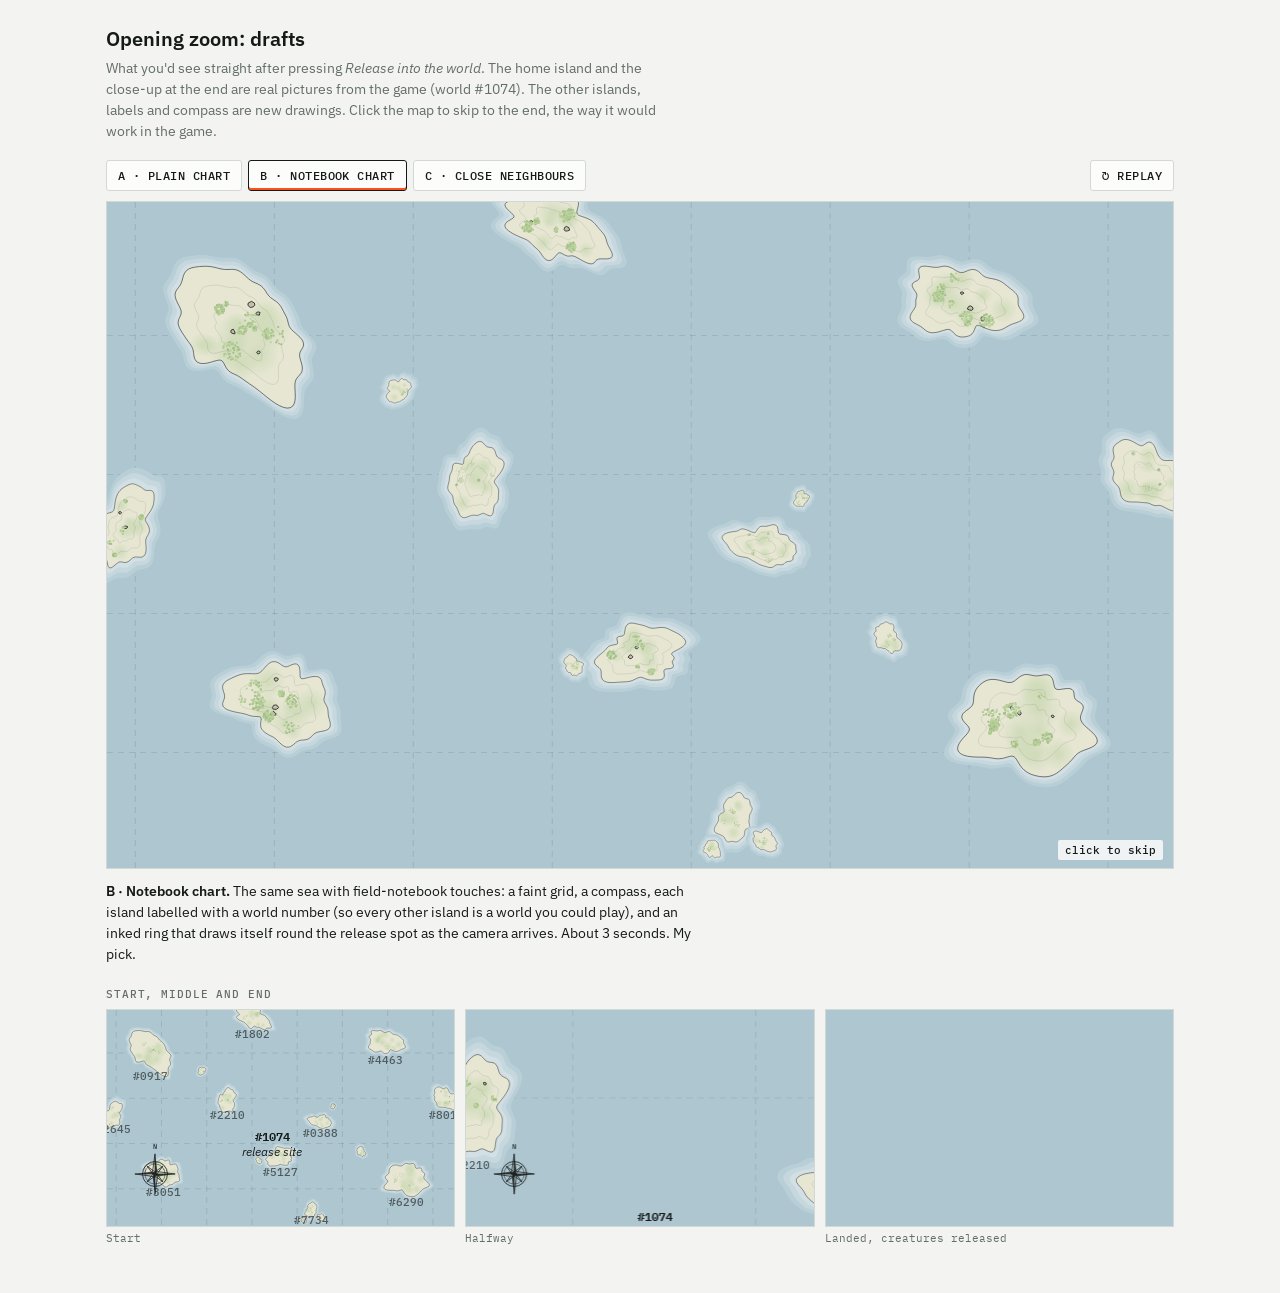
==== tools/drafts/opening-zoom.html @ 7eb12265 "Draft (awaiting Sam's choice): opening zoom from a wider sea of islands down to the release spot, th" ====
<!doctype html>
<html lang="en-GB">
  <head>
    <meta charset="utf-8" />
    <meta name="viewport" content="width=device-width, initial-scale=1" />
    <title>Opening Zoom Drafts</title>
    <link
      rel="stylesheet"
      href="https://fonts.googleapis.com/css2?family=IBM+Plex+Mono:wght@400;500;600&family=IBM+Plex+Sans:ital,wght@0,400;0,500;0,600;1,400;1,500&display=swap"
    />
    <!-- Draft only, not loaded by the game: three takes on a camera move that starts far out over a wider sea of
         islands and lands on the release spot. The home island and the release view are real captures from the game
         (world #1074, made by tools/drafts/opening-zoom-capture.py); everything else is drawn here. -->
    <style>
      :root {
        --paper: #f3f4f1;
        --panel: #fcfcfb;
        --ink: #151918;
        --muted: #636d69;
        --line: #d2d8d4;
        --chip: #e8ece9;
        --signal: #ff4f1a;
        --sans: 'IBM Plex Sans', system-ui, -apple-system, 'Segoe UI', sans-serif;
        --mono: 'IBM Plex Mono', ui-monospace, 'SF Mono', Menlo, monospace;
      }
      @media (prefers-color-scheme: dark) {
        :root:not([data-theme='light']) {
          --paper: #1b1f1e;
          --panel: #232827;
          --ink: #e8ece9;
          --muted: #9aa4a0;
          --line: #3a4240;
          --chip: #2c3331;
        }
      }
      :root[data-theme='dark'] {
        --paper: #1b1f1e;
        --panel: #232827;
        --ink: #e8ece9;
        --muted: #9aa4a0;
        --line: #3a4240;
        --chip: #2c3331;
      }
      * {
        box-sizing: border-box;
      }
      body {
        margin: 0;
        background: var(--paper);
        color: var(--ink);
        font-family: var(--sans);
        font-size: 14px;
        line-height: 1.5;
      }
      main {
        max-width: 1100px;
        margin: 0 auto;
        padding: 24px 16px 48px;
      }
      h1 {
        font-size: 20px;
        font-weight: 600;
        margin: 0 0 4px;
      }
      .lede {
        color: var(--muted);
        margin: 0 0 18px;
        max-width: 70ch;
      }
      .tabs {
        display: flex;
        flex-wrap: wrap;
        gap: 6px;
        margin-bottom: 10px;
      }
      .tabs button,
      .act {
        font: 500 12px var(--mono);
        letter-spacing: 0.04em;
        text-transform: uppercase;
        background: var(--panel);
        color: var(--ink);
        border: 1px solid var(--line);
        border-radius: 3px;
        padding: 7px 11px;
        cursor: pointer;
      }
      .tabs button[aria-pressed='true'] {
        border-color: var(--ink);
        box-shadow: inset 0 -2px 0 var(--signal);
      }
      .act {
        margin-left: auto;
      }
      .stage {
        position: relative;
        border: 1px solid var(--line);
        background: #adc6cf;
        aspect-ratio: 16 / 10;
        overflow: hidden;
        cursor: pointer;
      }
      .stage canvas {
        display: block;
        width: 100%;
        height: 100%;
      }
      .hint {
        position: absolute;
        right: 10px;
        bottom: 8px;
        font: 500 11px var(--mono);
        color: #151918;
        background: rgba(252, 252, 251, 0.85);
        padding: 3px 7px;
        border-radius: 2px;
        pointer-events: none;
      }
      .about {
        margin: 12px 0 22px;
        max-width: 75ch;
      }
      .about b {
        font-weight: 600;
      }
      h2 {
        font: 500 11px var(--mono);
        letter-spacing: 0.08em;
        text-transform: uppercase;
        color: var(--muted);
        margin: 0 0 8px;
      }
      .frames {
        display: grid;
        grid-template-columns: repeat(3, 1fr);
        gap: 10px;
      }
      @media (max-width: 640px) {
        .frames {
          grid-template-columns: 1fr;
        }
      }
      figure {
        margin: 0;
      }
      figure canvas {
        display: block;
        width: 100%;
        aspect-ratio: 16 / 10;
        border: 1px solid var(--line);
        background: #adc6cf;
      }
      figcaption {
        font: 11px var(--mono);
        color: var(--muted);
        margin-top: 4px;
      }
    </style>
  </head>
  <body>
    <main>
      <h1>Opening zoom: drafts</h1>
      <p class="lede">
        What you'd see straight after pressing <i>Release into the world</i>. The home island and the close-up
        at the end are real pictures from the game (world #1074). The other islands, labels and compass are
        new drawings. Click the map to skip to the end, the way it would work in the game.
      </p>
      <div class="tabs" role="group" aria-label="Option">
        <button data-o="A">A · Plain chart</button>
        <button data-o="B" aria-pressed="true">B · Notebook chart</button>
        <button data-o="C">C · Close neighbours</button>
        <button class="act" id="replay">↻ Replay</button>
      </div>
      <div class="stage" id="stage">
        <canvas id="cv"></canvas>
        <span class="hint" id="hint">click to skip</span>
      </div>
      <p class="about" id="about"></p>
      <h2>Start, middle and end</h2>
      <div class="frames">
        <figure>
          <canvas id="f0"></canvas>
          <figcaption>Start</figcaption>
        </figure>
        <figure>
          <canvas id="f1"></canvas>
          <figcaption>Halfway</figcaption>
        </figure>
        <figure>
          <canvas id="f2"></canvas>
          <figcaption>Landed, creatures released</figcaption>
        </figure>
      </div>
    </main>
    <script>
      // ---- the real game world: 4512 x 3152 world px, release spot from the game ----
      const W = 4512,
        H = 3152,
        HOME = { x: 1790.7, y: 493.4 },
        PATCH = { w: 1600, h: 1000 }, // release view captured at zoom 1, centred on HOME
        INK = '#151918',
        SEA = '#adc6cf',
        BAND = ['#d2e0e5', '#c6d8de', '#b9cfd7'],
        MEADOW = '#cfdbb9',
        DRY = '#e6e6d2',
        TREE = ['#bcd3a0', '#b0ca92', '#a3bf86'],
        ROCK = ['#d2c9b8', '#c6bdab', '#b9af9c'];

      const OPTIONS = {
        A: {
          dur: 3.0,
          span: 8.5, // starting view width in multiples of the home world's width
          notes: false,
          about:
            '<b>A · Plain chart.</b> Open sea and other islands, nothing else. About 3 seconds. Quiet and atmospheric; the other islands do all the work.',
        },
        B: {
          dur: 3.2,
          span: 8.5,
          notes: true,
          about:
            '<b>B · Notebook chart.</b> The same sea with field-notebook touches: a faint grid, a compass, each island labelled with a world number (so every other island is a world you could play), and an inked ring that draws itself round the release spot as the camera arrives. About 3 seconds. My pick.',
        },
        C: {
          dur: 2.2,
          span: 2.6,
          notes: true,
          about:
            '<b>C · Close neighbours.</b> Starts just far enough out to see two or three nearby islands, with the touches from B. About 2 seconds. Subtler and quicker, but less of a sense of a big world.',
        },
      };

      // ---- the other islands, in world px relative to the home world's top-left ----
      function rng(seed) {
        return () => {
          seed |= 0;
          seed = (seed + 0x6d2b79f5) | 0;
          let t = Math.imul(seed ^ (seed >>> 15), 1 | seed);
          t = (t + Math.imul(t ^ (t >>> 7), 61 | t)) ^ t;
          return ((t ^ (t >>> 14)) >>> 0) / 4294967296;
        };
      }
      const CX = W / 2,
        CY = H / 2;
      const LAYOUT = [
        // [dx, dy from the home world's centre, radius, stretch, world number]
        [-5000, -1300, 950, 1.3, 2210],
        [5300, 1000, 720, 1.6, 388],
        [6700, -700, 260, 1, 0],
        [900, 4900, 980, 1.5, 5127],
        [-1500, 5300, 300, 1.2, 0],
        [-13500, -6800, 1900, 1.25, 917],
        [12500, -7800, 1300, 1.4, 4463],
        [-12000, 6600, 1400, 1.2, 3051],
        [14800, 7400, 1700, 1.35, 6290],
        [-2200, -10600, 1200, 1.5, 1802],
        [4300, 10800, 620, 1.3, 7734],
        [5400, 11600, 380, 1.1, 0],
        [3500, 11900, 300, 1, 0],
        [-17600, 300, 900, 1.6, 2645],
        [19200, -1500, 1100, 1.3, 8011],
        [-7800, -4600, 380, 1.2, 0],
        [9800, 4300, 420, 1.3, 0],
      ];
      const ISLANDS = LAYOUT.map(([dx, dy, R, st, num], i) =>
        makeIsland(CX + dx, CY + dy, R, st, num, 77 + i * 31)
      );

      function makeIsland(x, y, R, stretch, num, seed) {
        const r = rng(seed),
          harm = [];
        for (let k = 2; k <= 16; k++) harm.push([k, ((r() * 0.6 + 0.4) * 0.42) / k ** 1.15, r() * 6.283]);
        const rot = r() * Math.PI,
          N = 180;
        const radius = th => {
          let v = 1;
          for (const [k, a, p] of harm) v += a * Math.sin(k * th + p);
          return v;
        };
        const at = (th, off, s = 1) => {
          const rr = R * radius(th) * s + off,
            ex = Math.cos(th) * rr * stretch,
            ey = Math.sin(th) * rr;
          return [x + ex * Math.cos(rot) - ey * Math.sin(rot), y + ex * Math.sin(rot) + ey * Math.cos(rot)];
        };
        const ring = (off, s = 1) => {
          const p = new Path2D();
          for (let i = 0; i <= N; i++) {
            const [px, py] = at((i / N) * 6.283, off, s);
            i ? p.lineTo(px, py) : p.moveTo(px, py);
          }
          p.closePath();
          return p;
        };
        const shelf = Math.min(1, R / 900) * 90 + 40;
        const isl = {
          x,
          y,
          R: R * stretch,
          num,
          labelY: y + R * 1.25 + shelf * 3,
          bands: [ring(shelf * 3), ring(shelf * 2), ring(shelf)],
          land: ring(0),
          contours: [0.7, 0.4].map(s => ring(0, s)),
          dry: [],
          trees: [],
          rocks: [],
        };
        // dry ground patches, tree clumps and a few crags, all inside the coast
        const inside = s => {
          const th = r() * 6.283,
            f = Math.sqrt(r()) * s;
          return at(th, 0, f);
        };
        for (let i = 0; i < 3 + R / 300; i++) isl.dry.push([...inside(0.8), R * (0.2 + r() * 0.3)]);
        const clumps = Math.round(2 + R / 260);
        for (let c = 0; c < clumps; c++) {
          const [qx, qy] = inside(0.7),
            n = (6 + (r() * R) / 25) | 0,
            spread = 40 + r() * R * 0.18;
          for (let i = 0; i < n; i++) {
            const a = r() * 6.283,
              d = Math.sqrt(r()) * spread;
            isl.trees.push([qx + Math.cos(a) * d, qy + Math.sin(a) * d, 11 + r() * 6, (r() * 3) | 0]);
          }
        }
        for (let i = 0; i < Math.round(R / 500); i++) {
          const [qx, qy] = inside(0.6),
            s = 50 + r() * 90,
            pts = [];
          for (let k = 0; k < 7; k++) {
            const a = (k / 7) * 6.283 + r() * 0.5;
            pts.push([qx + Math.cos(a) * s * (0.6 + r() * 0.5), qy + Math.sin(a) * s * (0.5 + r() * 0.4)]);
          }
          isl.rocks.push(pts);
        }
        return isl;
      }

      // ---- images from the game ----
      const img = src => {
        const i = new Image();
        i.src = src;
        return i;
      };
      const IM = { island: img('island.jpg'), empty: img('patch_empty.jpg'), creatures: img('patch_cr.jpg') };
      let islandLo = null; // a small copy of the home island for when it's far away
      function lo() {
        if (islandLo || !IM.island.complete) return;
        islandLo = document.createElement('canvas');
        islandLo.width = 900;
        islandLo.height = Math.round((900 * H) / W);
        islandLo.getContext('2d').drawImage(IM.island, 0, 0, islandLo.width, islandLo.height);
      }

      // ---- the camera move ----
      const ease = t => (t < 0.5 ? 4 * t * t * t : 1 - (-2 * t + 2) ** 3 / 2);
      const clamp01 = t => Math.max(0, Math.min(1, t));
      function camAt(o, t, cw, ch) {
        const z1 = cw / 1100, // ends showing about 1100 world px across, as the game does on a laptop screen
          z0 = cw / (W * o.span);
        // start over the middle of the archipelago (a little off the home island), end on the release spot
        const sx = CX + (o.span > 4 ? 900 : 300),
          sy = CY + (o.span > 4 ? 600 : 250);
        const u = ease(clamp01(t)) ** 1.35,
          v = ease(clamp01(t * 1.35)),
          z = Math.exp(Math.log(z0) + (Math.log(z1) - Math.log(z0)) * u);
        // the release spot glides to the screen centre at a steady pace on screen, however fast the zoom
        return {
          x: HOME.x - ((HOME.x - sx) * z0 * (1 - v)) / z,
          y: HOME.y - ((HOME.y - sy) * z0 * (1 - v)) / z,
          z,
          z0,
          z1,
        };
      }

      // ---- drawing ----
      function drawIsland(g, isl, z) {
        g.fillStyle = BAND[2];
        g.fill(isl.bands[0]);
        g.fillStyle = BAND[1];
        g.fill(isl.bands[1]);
        g.fillStyle = BAND[0];
        g.fill(isl.bands[2]);
        g.fillStyle = DRY;
        g.fill(isl.land);
        g.save();
        g.clip(isl.land);
        for (const [x, y, r] of isl.dry) {
          const gr = g.createRadialGradient(x, y, 0, x, y, r);
          gr.addColorStop(0, MEADOW);
          gr.addColorStop(1, 'rgba(207,219,185,0)');
          g.fillStyle = gr;
          g.fillRect(x - r, y - r, r * 2, r * 2);
        }
        if (isl.R * z > 25) {
          g.strokeStyle = 'rgba(21,25,24,0.13)';
          g.lineWidth = 0.7 / z;
          for (const c of isl.contours) g.stroke(c);
        }
        g.restore();
        if (isl.R * z > 40) {
          for (const pts of isl.rocks) {
            g.beginPath();
            pts.forEach(([x, y], i) => (i ? g.lineTo(x, y) : g.moveTo(x, y)));
            g.closePath();
            g.fillStyle = ROCK[1];
            g.fill();
            g.strokeStyle = INK;
            g.lineWidth = 0.8 / z;
            g.stroke();
          }
          const tw = 0.6 / z;
          for (const [x, y, r, s] of isl.trees) {
            g.beginPath();
            g.arc(x, y, Math.max(r, 1.1 / z), 0, 6.283);
            g.fillStyle = TREE[s];
            g.fill();
            if (r * z > 1.2) {
              g.strokeStyle = 'rgba(21,25,24,0.55)';
              g.lineWidth = tw;
              g.stroke();
            }
          }
        } else {
          // too far for single trees: a soft green tint where the woods are
          g.fillStyle = 'rgba(163,191,134,0.55)';
          for (const [x, y, r] of isl.trees) g.fillRect(x - r, y - r, r * 2, r * 2);
        }
        g.strokeStyle = INK;
        g.lineWidth = Math.min(0.9, 0.3 + isl.R * z * 0.004) / z;
        g.stroke(isl.land);
      }

      function compass(g, x, y, s, a) {
        g.save();
        g.globalAlpha = a;
        g.translate(x, y);
        g.strokeStyle = INK;
        g.fillStyle = INK;
        g.lineWidth = 1;
        g.beginPath();
        g.arc(0, 0, s * 0.62, 0, 6.283);
        g.stroke();
        g.lineWidth = 0.6;
        g.beginPath();
        g.arc(0, 0, s * 0.5, 0, 6.283);
        g.stroke();
        for (let i = 0; i < 4; i++) {
          g.rotate(Math.PI / 2);
          g.beginPath();
          g.moveTo(0, -s);
          g.lineTo(s * 0.12, -s * 0.12);
          g.lineTo(0, 0);
          g.closePath();
          g.fill();
          g.beginPath();
          g.moveTo(0, -s);
          g.lineTo(-s * 0.12, -s * 0.12);
          g.lineTo(0, 0);
          g.closePath();
          g.lineWidth = 0.9;
          g.stroke();
        }
        g.rotate(Math.PI / 4);
        for (let i = 0; i < 4; i++) {
          g.rotate(Math.PI / 2);
          g.beginPath();
          g.moveTo(0, -s * 0.55);
          g.lineTo(s * 0.07, -s * 0.07);
          g.lineTo(-s * 0.07, -s * 0.07);
          g.closePath();
          g.stroke();
        }
        g.restore();
        g.save();
        g.globalAlpha = a;
        g.fillStyle = INK;
        g.font = `600 ${Math.round(s * 0.34)}px "IBM Plex Mono", monospace`;
        g.textAlign = 'center';
        g.fillText('N', x, y - s - 5);
        g.restore();
      }

      function render(cv, opt, t, landed) {
        const dpr = Math.min(2, window.devicePixelRatio || 1),
          cw = cv.clientWidth,
          ch = cv.clientHeight;
        if (cv.width !== Math.round(cw * dpr)) {
          cv.width = Math.round(cw * dpr);
          cv.height = Math.round(ch * dpr);
        }
        const g = cv.getContext('2d'),
          o = OPTIONS[opt],
          c = camAt(o, t, cw, ch),
          z = c.z;
        // how far in we are, 0 at the start, 1 on arrival
        const k = (Math.log(z) - Math.log(c.z0)) / (Math.log(c.z1) - Math.log(c.z0));
        g.setTransform(dpr, 0, 0, dpr, 0, 0);
        g.fillStyle = SEA;
        g.fillRect(0, 0, cw, ch);
        const toWorld = () =>
          g.setTransform(dpr * z, 0, 0, dpr * z, dpr * (cw / 2 - c.x * z), dpr * (ch / 2 - c.y * z));
        const toScreen = (x, y) => [(x - c.x) * z + cw / 2, (y - c.y) * z + ch / 2];

        // faint survey grid (B and C)
        if (o.notes) {
          const a = 1 - clamp01((k - 0.35) / 0.3);
          if (a > 0) {
            toWorld();
            g.strokeStyle = `rgba(21,25,24,${0.13 * a})`;
            g.lineWidth = 0.8 / z;
            g.setLineDash([6 / z, 5 / z]);
            const step = 5000,
              x0 = c.x - cw / 2 / z,
              x1 = c.x + cw / 2 / z,
              y0 = c.y - ch / 2 / z,
              y1 = c.y + ch / 2 / z;
            g.beginPath();
            for (let x = Math.floor(x0 / step) * step; x < x1; x += step) {
              g.moveTo(x, y0);
              g.lineTo(x, y1);
            }
            for (let y = Math.floor(y0 / step) * step; y < y1; y += step) {
              g.moveTo(x0, y);
              g.lineTo(x1, y);
            }
            g.stroke();
            g.setLineDash([]);
          }
        }

        toWorld();
        for (const isl of ISLANDS) drawIsland(g, isl, z);

        // home island: the game's own map picture, swapped for the sharp release view as we arrive
        lo();
        const src = z * dpr < 0.25 && islandLo ? islandLo : IM.island;
        if (src.complete !== false) g.drawImage(src, 0, 0, W, H);
        const px = HOME.x - PATCH.w / 2,
          py = HOME.y - PATCH.h / 2,
          sharp = clamp01((k - 0.82) / 0.12);
        if (sharp > 0 && IM.empty.complete) {
          g.globalAlpha = sharp;
          g.drawImage(IM.empty, px, py, PATCH.w, PATCH.h);
          g.globalAlpha = 1;
        }
        if (landed > 0 && IM.creatures.complete) {
          g.globalAlpha = clamp01(landed);
          g.drawImage(IM.creatures, px, py, PATCH.w, PATCH.h);
          g.globalAlpha = 1;
        }

        g.setTransform(dpr, 0, 0, dpr, 0, 0);
        if (o.notes) {
          // world numbers under each island, fading as the camera closes in
          const la = 1 - clamp01((k - 0.4) / 0.25);
          if (la > 0) {
            g.font = '500 11px "IBM Plex Mono", monospace';
            g.textAlign = 'center';
            for (const isl of ISLANDS) {
              if (!isl.num) continue;
              const [sx, sy] = toScreen(isl.x, isl.labelY);
              g.fillStyle = `rgba(21,25,24,${0.62 * la})`;
              g.fillText('#' + String(isl.num).padStart(4, '0'), sx, sy + 4);
            }
            const [hx, hy] = toScreen(W / 2, H * 0.93);
            g.font = '600 12px "IBM Plex Mono", monospace';
            g.fillStyle = `rgba(21,25,24,${la})`;
            g.fillText('#1074', hx, hy + 16);
            g.font = 'italic 12px "IBM Plex Sans", sans-serif';
            g.fillText('release site', hx, hy + 31);
          }
          // compass rose, bottom left
          const ca = 1 - clamp01((k - 0.45) / 0.25);
          if (ca > 0) compass(g, 48, ch - 52, Math.min(34, cw * 0.035 + 8), ca * 0.8);
          // inked ring drawing itself round the release spot, gone once the creatures appear
          const ra = clamp01((k - 0.55) / 0.35),
            rf = 1 - clamp01(landed * 1.6);
          if (ra > 0 && rf > 0) {
            const [rx, ry] = toScreen(HOME.x, HOME.y),
              R = 46;
            g.save();
            g.globalAlpha = rf;
            g.strokeStyle = INK;
            g.lineWidth = 1.6;
            g.lineCap = 'round';
            g.beginPath();
            // a slightly uneven, hand-drawn circle that overshoots its start
            for (let i = 0; i <= 60 * ra * 1.08; i++) {
              const a = -1.9 + (i / 60) * 6.283,
                rr = R * (1 + 0.05 * Math.sin(a * 3 + 1) + i * 0.0012);
              const qx = rx + Math.cos(a) * rr,
                qy = ry + Math.sin(a) * rr * 0.92;
              i ? g.lineTo(qx, qy) : g.moveTo(qx, qy);
            }
            g.stroke();
            const xa = clamp01((ra - 0.6) / 0.4) * 9;
            if (xa > 0) {
              g.beginPath();
              g.moveTo(rx - xa, ry - xa);
              g.lineTo(rx + xa, ry + xa);
              g.moveTo(rx + xa, ry - xa);
              g.lineTo(rx - xa, ry + xa);
              g.stroke();
            }
            g.restore();
          }
        }
      }

      // ---- playback ----
      const cv = document.getElementById('cv'),
        hint = document.getElementById('hint');
      let opt = 'B',
        t0 = performance.now(),
        skipped = false;
      const LAND = 0.6; // seconds for the creatures to fade in after arrival
      function frame(now) {
        const o = OPTIONS[opt],
          s = skipped ? o.dur + LAND : (now - t0) / 1000 - 0.5; // half a second's pause on the far view
        const t = Math.max(0, s) / o.dur,
          landed = (s - o.dur) / LAND;
        render(cv, opt, t, landed);
        hint.textContent = t < 1 ? 'click to skip' : 'click to replay';
        requestAnimationFrame(frame);
      }
      function stills() {
        const o = OPTIONS[opt];
        render(document.getElementById('f0'), opt, 0, 0);
        render(document.getElementById('f1'), opt, 0.5, 0);
        render(document.getElementById('f2'), opt, 1, 1);
      }
      function restart() {
        t0 = performance.now();
        skipped = false;
      }
      document.getElementById('stage').addEventListener('click', () => {
        const o = OPTIONS[opt],
          s = (performance.now() - t0) / 1000 - 0.5;
        if (skipped || s > o.dur) restart();
        else skipped = true;
      });
      document.getElementById('replay').addEventListener('click', restart);
      for (const b of document.querySelectorAll('[data-o]'))
        b.addEventListener('click', () => {
          opt = b.dataset.o;
          for (const x of document.querySelectorAll('[data-o]')) x.setAttribute('aria-pressed', x === b);
          document.getElementById('about').innerHTML = OPTIONS[opt].about;
          restart();
          stills();
        });
      document.getElementById('about').innerHTML = OPTIONS[opt].about;
      let ready = 0;
      for (const i of Object.values(IM))
        i.addEventListener('load', () => {
          if (++ready === 3) {
            stills();
            restart();
          }
        });
      (document.fonts ? document.fonts.ready : Promise.resolve()).then(stills);
      window.addEventListener('resize', stills);
      requestAnimationFrame(frame);
    </script>
  </body>
</html>
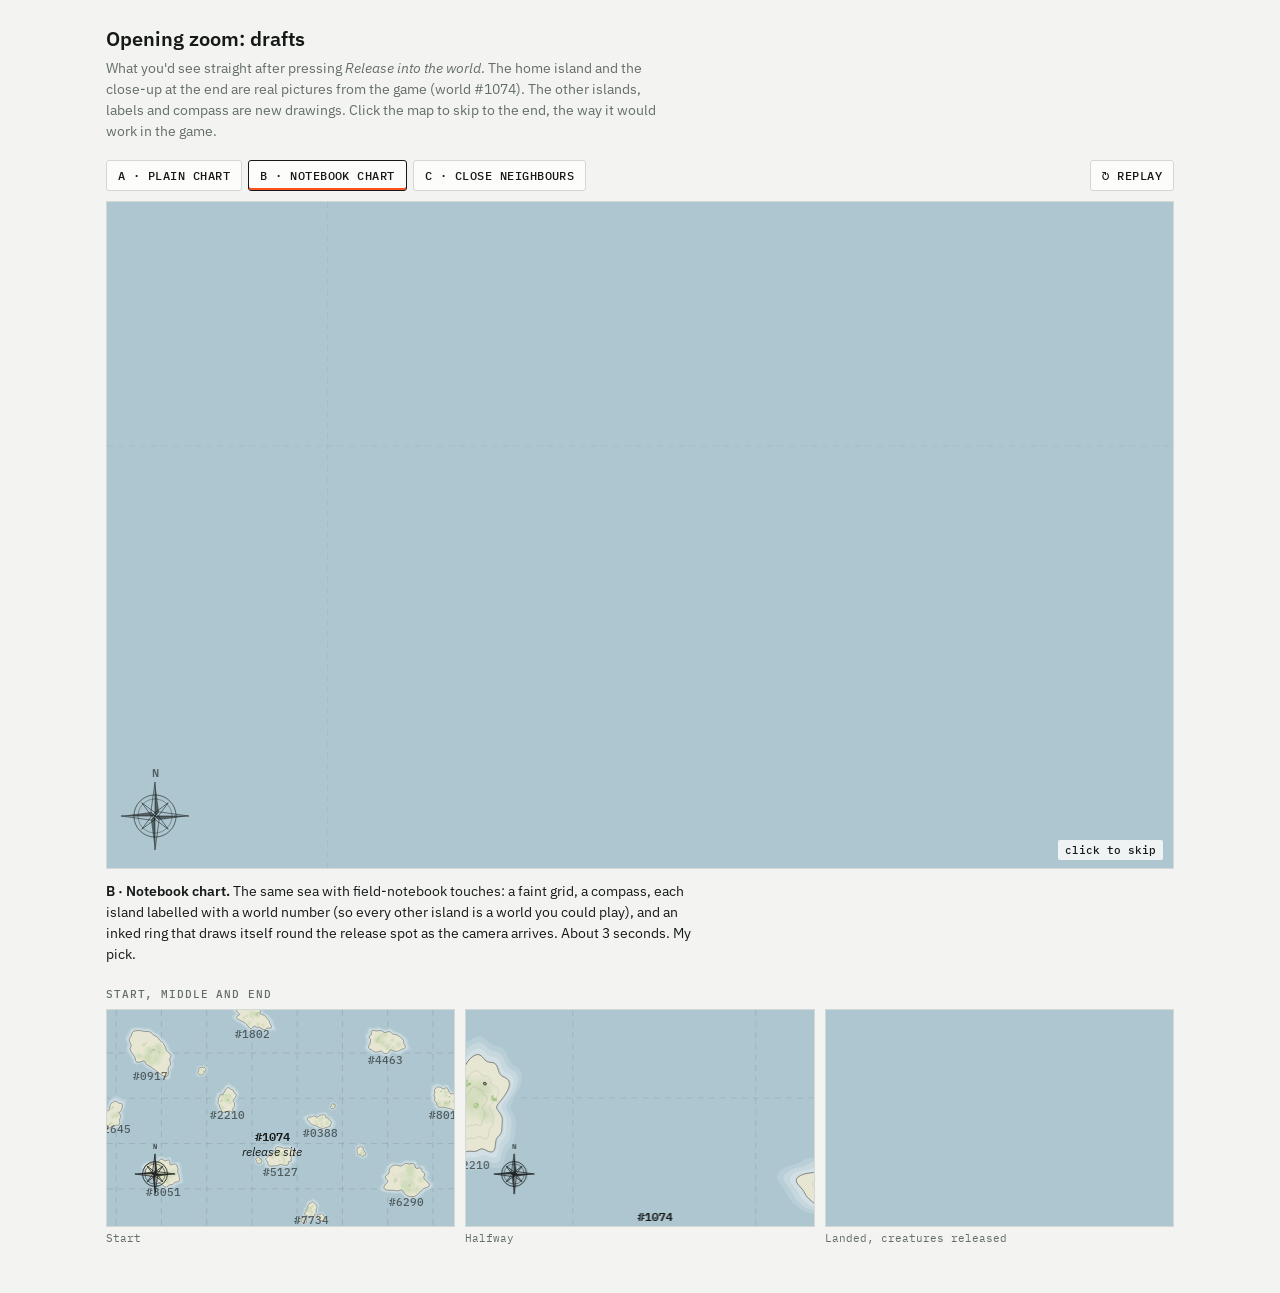
==== commit e838ed3c: "Opening zoom draft: a picture that fails to load no longer freezes the animation Co-Authored-By: Cla" ====
--- a/tools/drafts/opening-zoom.html
+++ b/tools/drafts/opening-zoom.html
@@ -338,6 +338,7 @@
       }
 
       // ---- images from the game ----
+      const ok = i => i.complete && i.naturalWidth > 0; // a picture that failed to load is skipped, not drawn
       const img = src => {
         const i = new Image();
         i.src = src;
@@ -346,7 +347,7 @@
       const IM = { island: img('island.jpg'), empty: img('patch_empty.jpg'), creatures: img('patch_cr.jpg') };
       let islandLo = null; // a small copy of the home island for when it's far away
       function lo() {
-        if (islandLo || !IM.island.complete) return;
+        if (islandLo || !ok(IM.island)) return;
         islandLo = document.createElement('canvas');
         islandLo.width = 900;
         islandLo.height = Math.round((900 * H) / W);
@@ -537,16 +538,16 @@
         // home island: the game's own map picture, swapped for the sharp release view as we arrive
         lo();
         const src = z * dpr < 0.25 && islandLo ? islandLo : IM.island;
-        if (src.complete !== false) g.drawImage(src, 0, 0, W, H);
+        if (src === islandLo || ok(src)) g.drawImage(src, 0, 0, W, H);
         const px = HOME.x - PATCH.w / 2,
           py = HOME.y - PATCH.h / 2,
           sharp = clamp01((k - 0.82) / 0.12);
-        if (sharp > 0 && IM.empty.complete) {
+        if (sharp > 0 && ok(IM.empty)) {
           g.globalAlpha = sharp;
           g.drawImage(IM.empty, px, py, PATCH.w, PATCH.h);
           g.globalAlpha = 1;
         }
-        if (landed > 0 && IM.creatures.complete) {
+        if (landed > 0 && ok(IM.creatures)) {
           g.globalAlpha = clamp01(landed);
           g.drawImage(IM.creatures, px, py, PATCH.w, PATCH.h);
           g.globalAlpha = 1;
@@ -622,7 +623,11 @@
           s = skipped ? o.dur + LAND : (now - t0) / 1000 - 0.5; // half a second's pause on the far view
         const t = Math.max(0, s) / o.dur,
           landed = (s - o.dur) / LAND;
-        render(cv, opt, t, landed);
+        try {
+          render(cv, opt, t, landed);
+        } catch (e) {
+          console.error(e);
+        }
         hint.textContent = t < 1 ? 'click to skip' : 'click to replay';
         requestAnimationFrame(frame);
       }
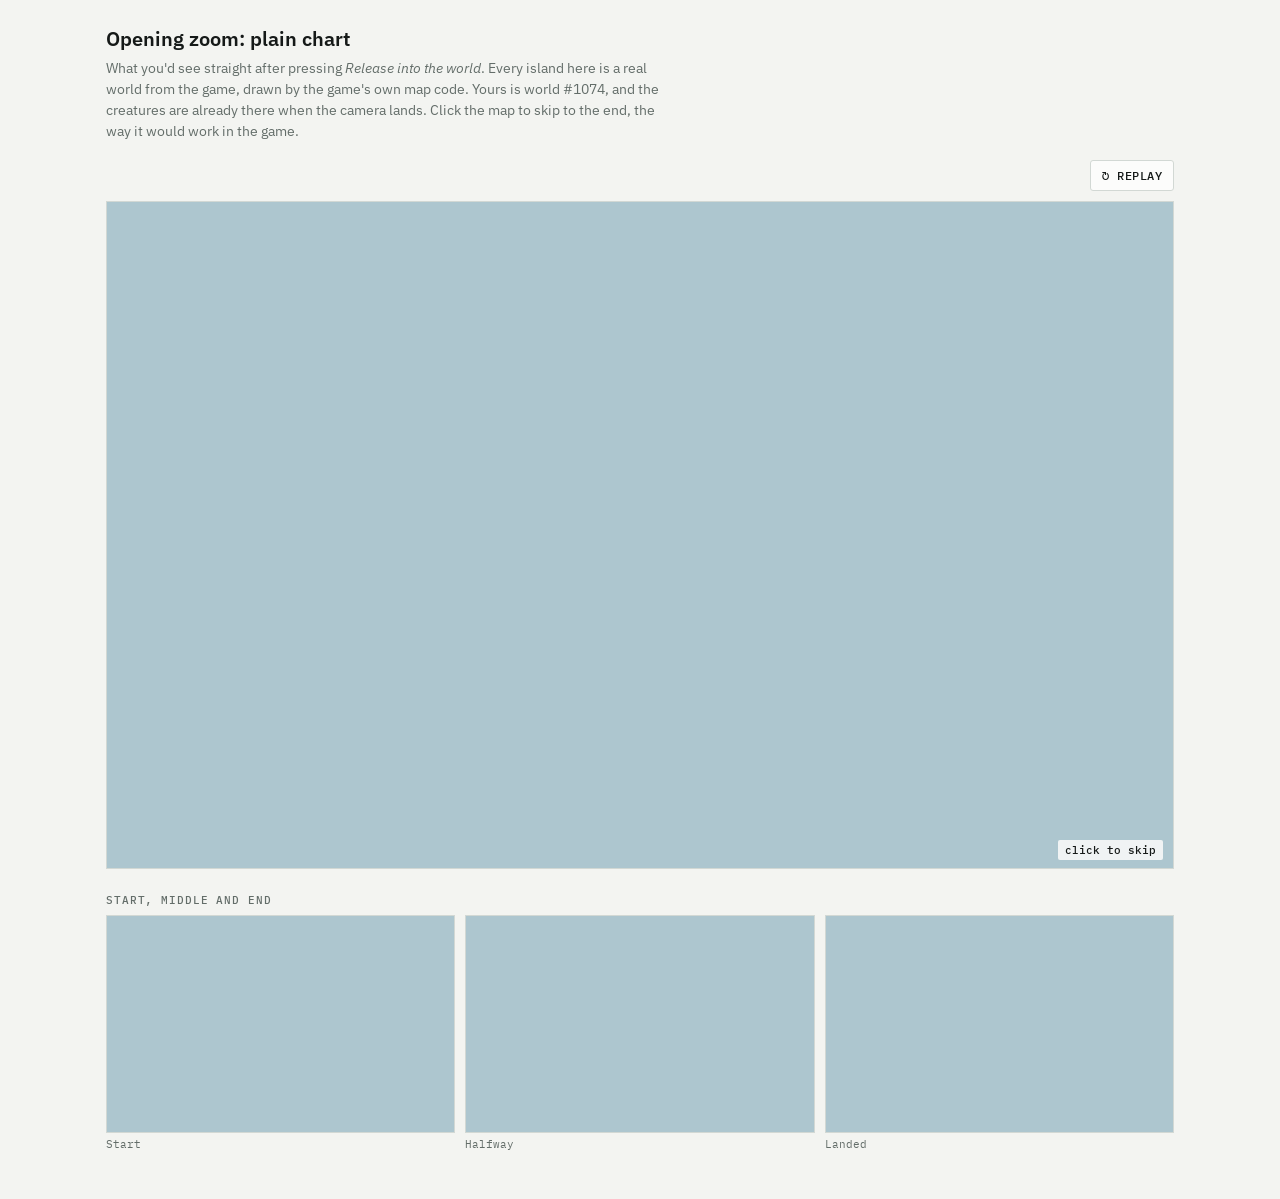
==== commit 92063fdd: "Opening zoom draft: plain chart only, every other island a real game world drawn by the map code, cr" ====
--- a/tools/drafts/opening-zoom.html
+++ b/tools/drafts/opening-zoom.html
@@ -3,14 +3,14 @@
   <head>
     <meta charset="utf-8" />
     <meta name="viewport" content="width=device-width, initial-scale=1" />
-    <title>Opening Zoom Drafts</title>
+    <title>Opening Zoom Draft</title>
     <link
       rel="stylesheet"
       href="https://fonts.googleapis.com/css2?family=IBM+Plex+Mono:wght@400;500;600&family=IBM+Plex+Sans:ital,wght@0,400;0,500;0,600;1,400;1,500&display=swap"
     />
-    <!-- Draft only, not loaded by the game: three takes on a camera move that starts far out over a wider sea of
-         islands and lands on the release spot. The home island and the release view are real captures from the game
-         (world #1074, made by tools/drafts/opening-zoom-capture.py); everything else is drawn here. -->
+    <!-- Draft only, not loaded by the game: a camera move that starts far out over a sea of other worlds and lands
+         on the release spot (option A, the plain chart). Every island is a real map picture from the game, made by
+         tools/drafts/opening-zoom-capture.py: the home world (#1074) at full detail, the others smaller. -->
     <style>
       :root {
         --paper: #f3f4f1;
@@ -18,8 +18,6 @@
         --ink: #151918;
         --muted: #636d69;
         --line: #d2d8d4;
-        --chip: #e8ece9;
-        --signal: #ff4f1a;
         --sans: 'IBM Plex Sans', system-ui, -apple-system, 'Segoe UI', sans-serif;
         --mono: 'IBM Plex Mono', ui-monospace, 'SF Mono', Menlo, monospace;
       }
@@ -30,7 +28,6 @@
           --ink: #e8ece9;
           --muted: #9aa4a0;
           --line: #3a4240;
-          --chip: #2c3331;
         }
       }
       :root[data-theme='dark'] {
@@ -39,7 +36,6 @@
         --ink: #e8ece9;
         --muted: #9aa4a0;
         --line: #3a4240;
-        --chip: #2c3331;
       }
       * {
         box-sizing: border-box;
@@ -65,15 +61,12 @@
       .lede {
         color: var(--muted);
         margin: 0 0 18px;
-        max-width: 70ch;
-      }
-      .tabs {
+        max-width: 72ch;
+      }
+      .bar {
         display: flex;
-        flex-wrap: wrap;
-        gap: 6px;
         margin-bottom: 10px;
       }
-      .tabs button,
       .act {
         font: 500 12px var(--mono);
         letter-spacing: 0.04em;
@@ -84,12 +77,6 @@
         border-radius: 3px;
         padding: 7px 11px;
         cursor: pointer;
-      }
-      .tabs button[aria-pressed='true'] {
-        border-color: var(--ink);
-        box-shadow: inset 0 -2px 0 var(--signal);
-      }
-      .act {
         margin-left: auto;
       }
       .stage {
@@ -116,19 +103,12 @@
         border-radius: 2px;
         pointer-events: none;
       }
-      .about {
-        margin: 12px 0 22px;
-        max-width: 75ch;
-      }
-      .about b {
-        font-weight: 600;
-      }
       h2 {
         font: 500 11px var(--mono);
         letter-spacing: 0.08em;
         text-transform: uppercase;
         color: var(--muted);
-        margin: 0 0 8px;
+        margin: 24px 0 8px;
       }
       .frames {
         display: grid;
@@ -159,23 +139,18 @@
   </head>
   <body>
     <main>
-      <h1>Opening zoom: drafts</h1>
+      <h1>Opening zoom: plain chart</h1>
       <p class="lede">
-        What you'd see straight after pressing <i>Release into the world</i>. The home island and the close-up
-        at the end are real pictures from the game (world #1074). The other islands, labels and compass are
-        new drawings. Click the map to skip to the end, the way it would work in the game.
+        What you'd see straight after pressing <i>Release into the world</i>. Every island here is a real
+        world from the game, drawn by the game's own map code. Yours is world #1074, and the creatures are
+        already there when the camera lands. Click the map to skip to the end, the way it would work in the
+        game.
       </p>
-      <div class="tabs" role="group" aria-label="Option">
-        <button data-o="A">A · Plain chart</button>
-        <button data-o="B" aria-pressed="true">B · Notebook chart</button>
-        <button data-o="C">C · Close neighbours</button>
-        <button class="act" id="replay">↻ Replay</button>
-      </div>
+      <div class="bar"><button class="act" id="replay">↻ Replay</button></div>
       <div class="stage" id="stage">
         <canvas id="cv"></canvas>
         <span class="hint" id="hint">click to skip</span>
       </div>
-      <p class="about" id="about"></p>
       <h2>Start, middle and end</h2>
       <div class="frames">
         <figure>
@@ -188,7 +163,7 @@
         </figure>
         <figure>
           <canvas id="f2"></canvas>
-          <figcaption>Landed, creatures released</figcaption>
+          <figcaption>Landed</figcaption>
         </figure>
       </div>
     </main>
@@ -198,39 +173,21 @@
         H = 3152,
         HOME = { x: 1790.7, y: 493.4 },
         PATCH = { w: 1600, h: 1000 }, // release view captured at zoom 1, centred on HOME
-        INK = '#151918',
         SEA = '#adc6cf',
-        BAND = ['#d2e0e5', '#c6d8de', '#b9cfd7'],
-        MEADOW = '#cfdbb9',
-        DRY = '#e6e6d2',
-        TREE = ['#bcd3a0', '#b0ca92', '#a3bf86'],
-        ROCK = ['#d2c9b8', '#c6bdab', '#b9af9c'];
-
-      const OPTIONS = {
-        A: {
-          dur: 3.0,
-          span: 8.5, // starting view width in multiples of the home world's width
-          notes: false,
-          about:
-            '<b>A · Plain chart.</b> Open sea and other islands, nothing else. About 3 seconds. Quiet and atmospheric; the other islands do all the work.',
-        },
-        B: {
-          dur: 3.2,
-          span: 8.5,
-          notes: true,
-          about:
-            '<b>B · Notebook chart.</b> The same sea with field-notebook touches: a faint grid, a compass, each island labelled with a world number (so every other island is a world you could play), and an inked ring that draws itself round the release spot as the camera arrives. About 3 seconds. My pick.',
-        },
-        C: {
-          dur: 2.2,
-          span: 2.6,
-          notes: true,
-          about:
-            '<b>C · Close neighbours.</b> Starts just far enough out to see two or three nearby islands, with the touches from B. About 2 seconds. Subtler and quicker, but less of a sense of a big world.',
-        },
+        DUR = 3.0, // seconds for the camera move
+        SPAN = 8.5; // starting view width in multiples of the home world's width
+
+      const ok = i => i.complete && i.naturalWidth > 0; // a picture that failed to load is skipped, not drawn
+      const img = src => {
+        const i = new Image();
+        i.src = src;
+        return i;
       };
-
-      // ---- the other islands, in world px relative to the home world's top-left ----
+      const IM = { island: img('island.jpg'), creatures: img('patch_cr.jpg') };
+
+      // ---- the other worlds: each a real map from the game ----
+      const OTHERS = [2210, 388, 5127, 917, 4463, 3051, 6290, 1802, 7734, 2645, 8011, 5590];
+      const PICS = Object.fromEntries(OTHERS.map(n => [n, img(`others/w${n}.jpg`)]));
       function rng(seed) {
         return () => {
           seed |= 0;
@@ -240,129 +197,56 @@
           return ((t ^ (t >>> 14)) >>> 0) / 4294967296;
         };
       }
-      const CX = W / 2,
-        CY = H / 2;
-      const LAYOUT = [
-        // [dx, dy from the home world's centre, radius, stretch, world number]
-        [-5000, -1300, 950, 1.3, 2210],
-        [5300, 1000, 720, 1.6, 388],
-        [6700, -700, 260, 1, 0],
-        [900, 4900, 980, 1.5, 5127],
-        [-1500, 5300, 300, 1.2, 0],
-        [-13500, -6800, 1900, 1.25, 917],
-        [12500, -7800, 1300, 1.4, 4463],
-        [-12000, 6600, 1400, 1.2, 3051],
-        [14800, 7400, 1700, 1.35, 6290],
-        [-2200, -10600, 1200, 1.5, 1802],
-        [4300, 10800, 620, 1.3, 7734],
-        [5400, 11600, 380, 1.1, 0],
-        [3500, 11900, 300, 1, 0],
-        [-17600, 300, 900, 1.6, 2645],
-        [19200, -1500, 1100, 1.3, 8011],
-        [-7800, -4600, 380, 1.2, 0],
-        [9800, 4300, 420, 1.3, 0],
-      ];
-      const ISLANDS = LAYOUT.map(([dx, dy, R, st, num], i) =>
-        makeIsland(CX + dx, CY + dy, R, st, num, 77 + i * 31)
-      );
-
-      function makeIsland(x, y, R, stretch, num, seed) {
-        const r = rng(seed),
-          harm = [];
-        for (let k = 2; k <= 16; k++) harm.push([k, ((r() * 0.6 + 0.4) * 0.42) / k ** 1.15, r() * 6.283]);
-        const rot = r() * Math.PI,
-          N = 180;
-        const radius = th => {
-          let v = 1;
-          for (const [k, a, p] of harm) v += a * Math.sin(k * th + p);
-          return v;
-        };
-        const at = (th, off, s = 1) => {
-          const rr = R * radius(th) * s + off,
-            ex = Math.cos(th) * rr * stretch,
-            ey = Math.sin(th) * rr;
-          return [x + ex * Math.cos(rot) - ey * Math.sin(rot), y + ex * Math.sin(rot) + ey * Math.cos(rot)];
-        };
-        const ring = (off, s = 1) => {
-          const p = new Path2D();
-          for (let i = 0; i <= N; i++) {
-            const [px, py] = at((i / N) * 6.283, off, s);
-            i ? p.lineTo(px, py) : p.moveTo(px, py);
+      // scatter them round the home world without any two pictures overlapping (their edges are open sea, so
+      // touching is fine): every world once at 60-100% size near home, and seven again at 38-55% further out
+      const PLACED = (() => {
+        const r = rng(1074),
+          out = [{ x: 0, y: 0, w: W, h: H }],
+          list = OTHERS.map(n => [n, 0.6 + r() * 0.4]).concat(
+            OTHERS.slice(0, 7).map(n => [n, 0.38 + r() * 0.17])
+          );
+        for (const [n, s] of list) {
+          const w = W * s,
+            h = H * s;
+          for (let tries = 0; tries < 400; tries++) {
+            const reach = 6000 + tries * 60 + out.length * 900,
+              a = r() * 6.283,
+              d = (0.35 + r() * 0.65) * reach,
+              x = W / 2 + Math.cos(a) * d * 1.45 - w / 2,
+              y = H / 2 + Math.sin(a) * d - h / 2,
+              gap = 150;
+            if (
+              out.every(
+                o => x + w + gap < o.x || o.x + o.w + gap < x || y + h + gap < o.y || o.y + o.h + gap < y
+              )
+            ) {
+              out.push({ x, y, w, h, n });
+              break;
+            }
           }
-          p.closePath();
-          return p;
-        };
-        const shelf = Math.min(1, R / 900) * 90 + 40;
-        const isl = {
-          x,
-          y,
-          R: R * stretch,
-          num,
-          labelY: y + R * 1.25 + shelf * 3,
-          bands: [ring(shelf * 3), ring(shelf * 2), ring(shelf)],
-          land: ring(0),
-          contours: [0.7, 0.4].map(s => ring(0, s)),
-          dry: [],
-          trees: [],
-          rocks: [],
-        };
-        // dry ground patches, tree clumps and a few crags, all inside the coast
-        const inside = s => {
-          const th = r() * 6.283,
-            f = Math.sqrt(r()) * s;
-          return at(th, 0, f);
-        };
-        for (let i = 0; i < 3 + R / 300; i++) isl.dry.push([...inside(0.8), R * (0.2 + r() * 0.3)]);
-        const clumps = Math.round(2 + R / 260);
-        for (let c = 0; c < clumps; c++) {
-          const [qx, qy] = inside(0.7),
-            n = (6 + (r() * R) / 25) | 0,
-            spread = 40 + r() * R * 0.18;
-          for (let i = 0; i < n; i++) {
-            const a = r() * 6.283,
-              d = Math.sqrt(r()) * spread;
-            isl.trees.push([qx + Math.cos(a) * d, qy + Math.sin(a) * d, 11 + r() * 6, (r() * 3) | 0]);
-          }
-        }
-        for (let i = 0; i < Math.round(R / 500); i++) {
-          const [qx, qy] = inside(0.6),
-            s = 50 + r() * 90,
-            pts = [];
-          for (let k = 0; k < 7; k++) {
-            const a = (k / 7) * 6.283 + r() * 0.5;
-            pts.push([qx + Math.cos(a) * s * (0.6 + r() * 0.5), qy + Math.sin(a) * s * (0.5 + r() * 0.4)]);
-          }
-          isl.rocks.push(pts);
-        }
-        return isl;
-      }
-
-      // ---- images from the game ----
-      const ok = i => i.complete && i.naturalWidth > 0; // a picture that failed to load is skipped, not drawn
-      const img = src => {
-        const i = new Image();
-        i.src = src;
-        return i;
-      };
-      const IM = { island: img('island.jpg'), empty: img('patch_empty.jpg'), creatures: img('patch_cr.jpg') };
-      let islandLo = null; // a small copy of the home island for when it's far away
+        }
+        return out.slice(1);
+      })();
+
+      let islandLo = null; // a small copy of the home world for when it's far away
       function lo() {
         if (islandLo || !ok(IM.island)) return;
         islandLo = document.createElement('canvas');
-        islandLo.width = 900;
-        islandLo.height = Math.round((900 * H) / W);
-        islandLo.getContext('2d').drawImage(IM.island, 0, 0, islandLo.width, islandLo.height);
+        islandLo.width = 1200;
+        islandLo.height = Math.round((1200 * H) / W);
+        const g = islandLo.getContext('2d');
+        g.imageSmoothingQuality = 'high';
+        g.drawImage(IM.island, 0, 0, islandLo.width, islandLo.height);
       }
 
       // ---- the camera move ----
       const ease = t => (t < 0.5 ? 4 * t * t * t : 1 - (-2 * t + 2) ** 3 / 2);
       const clamp01 = t => Math.max(0, Math.min(1, t));
-      function camAt(o, t, cw, ch) {
+      function camAt(t, cw) {
         const z1 = cw / 1100, // ends showing about 1100 world px across, as the game does on a laptop screen
-          z0 = cw / (W * o.span);
-        // start over the middle of the archipelago (a little off the home island), end on the release spot
-        const sx = CX + (o.span > 4 ? 900 : 300),
-          sy = CY + (o.span > 4 ? 600 : 250);
+          z0 = cw / (W * SPAN),
+          sx = W / 2 + 900,
+          sy = H / 2 + 600; // start a little off the home world
         const u = ease(clamp01(t)) ** 1.35,
           v = ease(clamp01(t * 1.35)),
           z = Math.exp(Math.log(z0) + (Math.log(z1) - Math.log(z0)) * u);
@@ -371,120 +255,11 @@
           x: HOME.x - ((HOME.x - sx) * z0 * (1 - v)) / z,
           y: HOME.y - ((HOME.y - sy) * z0 * (1 - v)) / z,
           z,
-          z0,
-          z1,
+          k: u, // how far in we are: 0 at the start, 1 on arrival
         };
       }
 
-      // ---- drawing ----
-      function drawIsland(g, isl, z) {
-        g.fillStyle = BAND[2];
-        g.fill(isl.bands[0]);
-        g.fillStyle = BAND[1];
-        g.fill(isl.bands[1]);
-        g.fillStyle = BAND[0];
-        g.fill(isl.bands[2]);
-        g.fillStyle = DRY;
-        g.fill(isl.land);
-        g.save();
-        g.clip(isl.land);
-        for (const [x, y, r] of isl.dry) {
-          const gr = g.createRadialGradient(x, y, 0, x, y, r);
-          gr.addColorStop(0, MEADOW);
-          gr.addColorStop(1, 'rgba(207,219,185,0)');
-          g.fillStyle = gr;
-          g.fillRect(x - r, y - r, r * 2, r * 2);
-        }
-        if (isl.R * z > 25) {
-          g.strokeStyle = 'rgba(21,25,24,0.13)';
-          g.lineWidth = 0.7 / z;
-          for (const c of isl.contours) g.stroke(c);
-        }
-        g.restore();
-        if (isl.R * z > 40) {
-          for (const pts of isl.rocks) {
-            g.beginPath();
-            pts.forEach(([x, y], i) => (i ? g.lineTo(x, y) : g.moveTo(x, y)));
-            g.closePath();
-            g.fillStyle = ROCK[1];
-            g.fill();
-            g.strokeStyle = INK;
-            g.lineWidth = 0.8 / z;
-            g.stroke();
-          }
-          const tw = 0.6 / z;
-          for (const [x, y, r, s] of isl.trees) {
-            g.beginPath();
-            g.arc(x, y, Math.max(r, 1.1 / z), 0, 6.283);
-            g.fillStyle = TREE[s];
-            g.fill();
-            if (r * z > 1.2) {
-              g.strokeStyle = 'rgba(21,25,24,0.55)';
-              g.lineWidth = tw;
-              g.stroke();
-            }
-          }
-        } else {
-          // too far for single trees: a soft green tint where the woods are
-          g.fillStyle = 'rgba(163,191,134,0.55)';
-          for (const [x, y, r] of isl.trees) g.fillRect(x - r, y - r, r * 2, r * 2);
-        }
-        g.strokeStyle = INK;
-        g.lineWidth = Math.min(0.9, 0.3 + isl.R * z * 0.004) / z;
-        g.stroke(isl.land);
-      }
-
-      function compass(g, x, y, s, a) {
-        g.save();
-        g.globalAlpha = a;
-        g.translate(x, y);
-        g.strokeStyle = INK;
-        g.fillStyle = INK;
-        g.lineWidth = 1;
-        g.beginPath();
-        g.arc(0, 0, s * 0.62, 0, 6.283);
-        g.stroke();
-        g.lineWidth = 0.6;
-        g.beginPath();
-        g.arc(0, 0, s * 0.5, 0, 6.283);
-        g.stroke();
-        for (let i = 0; i < 4; i++) {
-          g.rotate(Math.PI / 2);
-          g.beginPath();
-          g.moveTo(0, -s);
-          g.lineTo(s * 0.12, -s * 0.12);
-          g.lineTo(0, 0);
-          g.closePath();
-          g.fill();
-          g.beginPath();
-          g.moveTo(0, -s);
-          g.lineTo(-s * 0.12, -s * 0.12);
-          g.lineTo(0, 0);
-          g.closePath();
-          g.lineWidth = 0.9;
-          g.stroke();
-        }
-        g.rotate(Math.PI / 4);
-        for (let i = 0; i < 4; i++) {
-          g.rotate(Math.PI / 2);
-          g.beginPath();
-          g.moveTo(0, -s * 0.55);
-          g.lineTo(s * 0.07, -s * 0.07);
-          g.lineTo(-s * 0.07, -s * 0.07);
-          g.closePath();
-          g.stroke();
-        }
-        g.restore();
-        g.save();
-        g.globalAlpha = a;
-        g.fillStyle = INK;
-        g.font = `600 ${Math.round(s * 0.34)}px "IBM Plex Mono", monospace`;
-        g.textAlign = 'center';
-        g.fillText('N', x, y - s - 5);
-        g.restore();
-      }
-
-      function render(cv, opt, t, landed) {
+      function render(cv, t) {
         const dpr = Math.min(2, window.devicePixelRatio || 1),
           cw = cv.clientWidth,
           ch = cv.clientHeight;
@@ -493,138 +268,43 @@
           cv.height = Math.round(ch * dpr);
         }
         const g = cv.getContext('2d'),
-          o = OPTIONS[opt],
-          c = camAt(o, t, cw, ch),
+          c = camAt(t, cw),
           z = c.z;
-        // how far in we are, 0 at the start, 1 on arrival
-        const k = (Math.log(z) - Math.log(c.z0)) / (Math.log(c.z1) - Math.log(c.z0));
         g.setTransform(dpr, 0, 0, dpr, 0, 0);
         g.fillStyle = SEA;
         g.fillRect(0, 0, cw, ch);
-        const toWorld = () =>
-          g.setTransform(dpr * z, 0, 0, dpr * z, dpr * (cw / 2 - c.x * z), dpr * (ch / 2 - c.y * z));
-        const toScreen = (x, y) => [(x - c.x) * z + cw / 2, (y - c.y) * z + ch / 2];
-
-        // faint survey grid (B and C)
-        if (o.notes) {
-          const a = 1 - clamp01((k - 0.35) / 0.3);
-          if (a > 0) {
-            toWorld();
-            g.strokeStyle = `rgba(21,25,24,${0.13 * a})`;
-            g.lineWidth = 0.8 / z;
-            g.setLineDash([6 / z, 5 / z]);
-            const step = 5000,
-              x0 = c.x - cw / 2 / z,
-              x1 = c.x + cw / 2 / z,
-              y0 = c.y - ch / 2 / z,
-              y1 = c.y + ch / 2 / z;
-            g.beginPath();
-            for (let x = Math.floor(x0 / step) * step; x < x1; x += step) {
-              g.moveTo(x, y0);
-              g.lineTo(x, y1);
-            }
-            for (let y = Math.floor(y0 / step) * step; y < y1; y += step) {
-              g.moveTo(x0, y);
-              g.lineTo(x1, y);
-            }
-            g.stroke();
-            g.setLineDash([]);
-          }
-        }
-
-        toWorld();
-        for (const isl of ISLANDS) drawIsland(g, isl, z);
-
-        // home island: the game's own map picture, swapped for the sharp release view as we arrive
+        g.setTransform(dpr * z, 0, 0, dpr * z, dpr * (cw / 2 - c.x * z), dpr * (ch / 2 - c.y * z));
+        g.imageSmoothingQuality = 'high';
+        const x0 = c.x - cw / 2 / z,
+          x1 = c.x + cw / 2 / z,
+          y0 = c.y - ch / 2 / z,
+          y1 = c.y + ch / 2 / z;
+        for (const p of PLACED) {
+          if (p.x > x1 || p.x + p.w < x0 || p.y > y1 || p.y + p.h < y0 || !ok(PICS[p.n])) continue;
+          g.drawImage(PICS[p.n], p.x, p.y, p.w, p.h);
+        }
+        // home world: the game's own map picture, then the sharp release view (creatures and all) as we arrive
         lo();
-        const src = z * dpr < 0.25 && islandLo ? islandLo : IM.island;
+        const src = z * dpr < 0.3 && islandLo ? islandLo : IM.island;
         if (src === islandLo || ok(src)) g.drawImage(src, 0, 0, W, H);
-        const px = HOME.x - PATCH.w / 2,
-          py = HOME.y - PATCH.h / 2,
-          sharp = clamp01((k - 0.82) / 0.12);
-        if (sharp > 0 && ok(IM.empty)) {
+        const sharp = clamp01((c.k - 0.8) / 0.15);
+        if (sharp > 0 && ok(IM.creatures)) {
           g.globalAlpha = sharp;
-          g.drawImage(IM.empty, px, py, PATCH.w, PATCH.h);
+          g.drawImage(IM.creatures, HOME.x - PATCH.w / 2, HOME.y - PATCH.h / 2, PATCH.w, PATCH.h);
           g.globalAlpha = 1;
-        }
-        if (landed > 0 && ok(IM.creatures)) {
-          g.globalAlpha = clamp01(landed);
-          g.drawImage(IM.creatures, px, py, PATCH.w, PATCH.h);
-          g.globalAlpha = 1;
-        }
-
-        g.setTransform(dpr, 0, 0, dpr, 0, 0);
-        if (o.notes) {
-          // world numbers under each island, fading as the camera closes in
-          const la = 1 - clamp01((k - 0.4) / 0.25);
-          if (la > 0) {
-            g.font = '500 11px "IBM Plex Mono", monospace';
-            g.textAlign = 'center';
-            for (const isl of ISLANDS) {
-              if (!isl.num) continue;
-              const [sx, sy] = toScreen(isl.x, isl.labelY);
-              g.fillStyle = `rgba(21,25,24,${0.62 * la})`;
-              g.fillText('#' + String(isl.num).padStart(4, '0'), sx, sy + 4);
-            }
-            const [hx, hy] = toScreen(W / 2, H * 0.93);
-            g.font = '600 12px "IBM Plex Mono", monospace';
-            g.fillStyle = `rgba(21,25,24,${la})`;
-            g.fillText('#1074', hx, hy + 16);
-            g.font = 'italic 12px "IBM Plex Sans", sans-serif';
-            g.fillText('release site', hx, hy + 31);
-          }
-          // compass rose, bottom left
-          const ca = 1 - clamp01((k - 0.45) / 0.25);
-          if (ca > 0) compass(g, 48, ch - 52, Math.min(34, cw * 0.035 + 8), ca * 0.8);
-          // inked ring drawing itself round the release spot, gone once the creatures appear
-          const ra = clamp01((k - 0.55) / 0.35),
-            rf = 1 - clamp01(landed * 1.6);
-          if (ra > 0 && rf > 0) {
-            const [rx, ry] = toScreen(HOME.x, HOME.y),
-              R = 46;
-            g.save();
-            g.globalAlpha = rf;
-            g.strokeStyle = INK;
-            g.lineWidth = 1.6;
-            g.lineCap = 'round';
-            g.beginPath();
-            // a slightly uneven, hand-drawn circle that overshoots its start
-            for (let i = 0; i <= 60 * ra * 1.08; i++) {
-              const a = -1.9 + (i / 60) * 6.283,
-                rr = R * (1 + 0.05 * Math.sin(a * 3 + 1) + i * 0.0012);
-              const qx = rx + Math.cos(a) * rr,
-                qy = ry + Math.sin(a) * rr * 0.92;
-              i ? g.lineTo(qx, qy) : g.moveTo(qx, qy);
-            }
-            g.stroke();
-            const xa = clamp01((ra - 0.6) / 0.4) * 9;
-            if (xa > 0) {
-              g.beginPath();
-              g.moveTo(rx - xa, ry - xa);
-              g.lineTo(rx + xa, ry + xa);
-              g.moveTo(rx + xa, ry - xa);
-              g.lineTo(rx - xa, ry + xa);
-              g.stroke();
-            }
-            g.restore();
-          }
         }
       }
 
       // ---- playback ----
       const cv = document.getElementById('cv'),
         hint = document.getElementById('hint');
-      let opt = 'B',
-        t0 = performance.now(),
+      let t0 = performance.now(),
         skipped = false;
-      const LAND = 0.6; // seconds for the creatures to fade in after arrival
       function frame(now) {
-        const o = OPTIONS[opt],
-          s = skipped ? o.dur + LAND : (now - t0) / 1000 - 0.5; // half a second's pause on the far view
-        const t = Math.max(0, s) / o.dur,
-          landed = (s - o.dur) / LAND;
+        const s = skipped ? DUR : (now - t0) / 1000 - 0.5, // half a second's pause on the far view
+          t = Math.max(0, s) / DUR;
         try {
-          render(cv, opt, t, landed);
+          render(cv, t);
         } catch (e) {
           console.error(e);
         }
@@ -632,40 +312,33 @@
         requestAnimationFrame(frame);
       }
       function stills() {
-        const o = OPTIONS[opt];
-        render(document.getElementById('f0'), opt, 0, 0);
-        render(document.getElementById('f1'), opt, 0.5, 0);
-        render(document.getElementById('f2'), opt, 1, 1);
+        try {
+          render(document.getElementById('f0'), 0);
+          render(document.getElementById('f1'), 0.5);
+          render(document.getElementById('f2'), 1);
+        } catch (e) {
+          console.error(e);
+        }
       }
       function restart() {
         t0 = performance.now();
         skipped = false;
       }
       document.getElementById('stage').addEventListener('click', () => {
-        const o = OPTIONS[opt],
-          s = (performance.now() - t0) / 1000 - 0.5;
-        if (skipped || s > o.dur) restart();
+        if (skipped || (performance.now() - t0) / 1000 - 0.5 > DUR) restart();
         else skipped = true;
       });
       document.getElementById('replay').addEventListener('click', restart);
-      for (const b of document.querySelectorAll('[data-o]'))
-        b.addEventListener('click', () => {
-          opt = b.dataset.o;
-          for (const x of document.querySelectorAll('[data-o]')) x.setAttribute('aria-pressed', x === b);
-          document.getElementById('about').innerHTML = OPTIONS[opt].about;
-          restart();
-          stills();
-        });
-      document.getElementById('about').innerHTML = OPTIONS[opt].about;
+      const all = [...Object.values(IM), ...Object.values(PICS)];
       let ready = 0;
-      for (const i of Object.values(IM))
-        i.addEventListener('load', () => {
-          if (++ready === 3) {
-            stills();
-            restart();
-          }
-        });
-      (document.fonts ? document.fonts.ready : Promise.resolve()).then(stills);
+      for (const i of all)
+        for (const ev of ['load', 'error'])
+          i.addEventListener(ev, () => {
+            if (++ready === all.length) {
+              stills();
+              restart();
+            }
+          });
       window.addEventListener('resize', stills);
       requestAnimationFrame(frame);
     </script>
